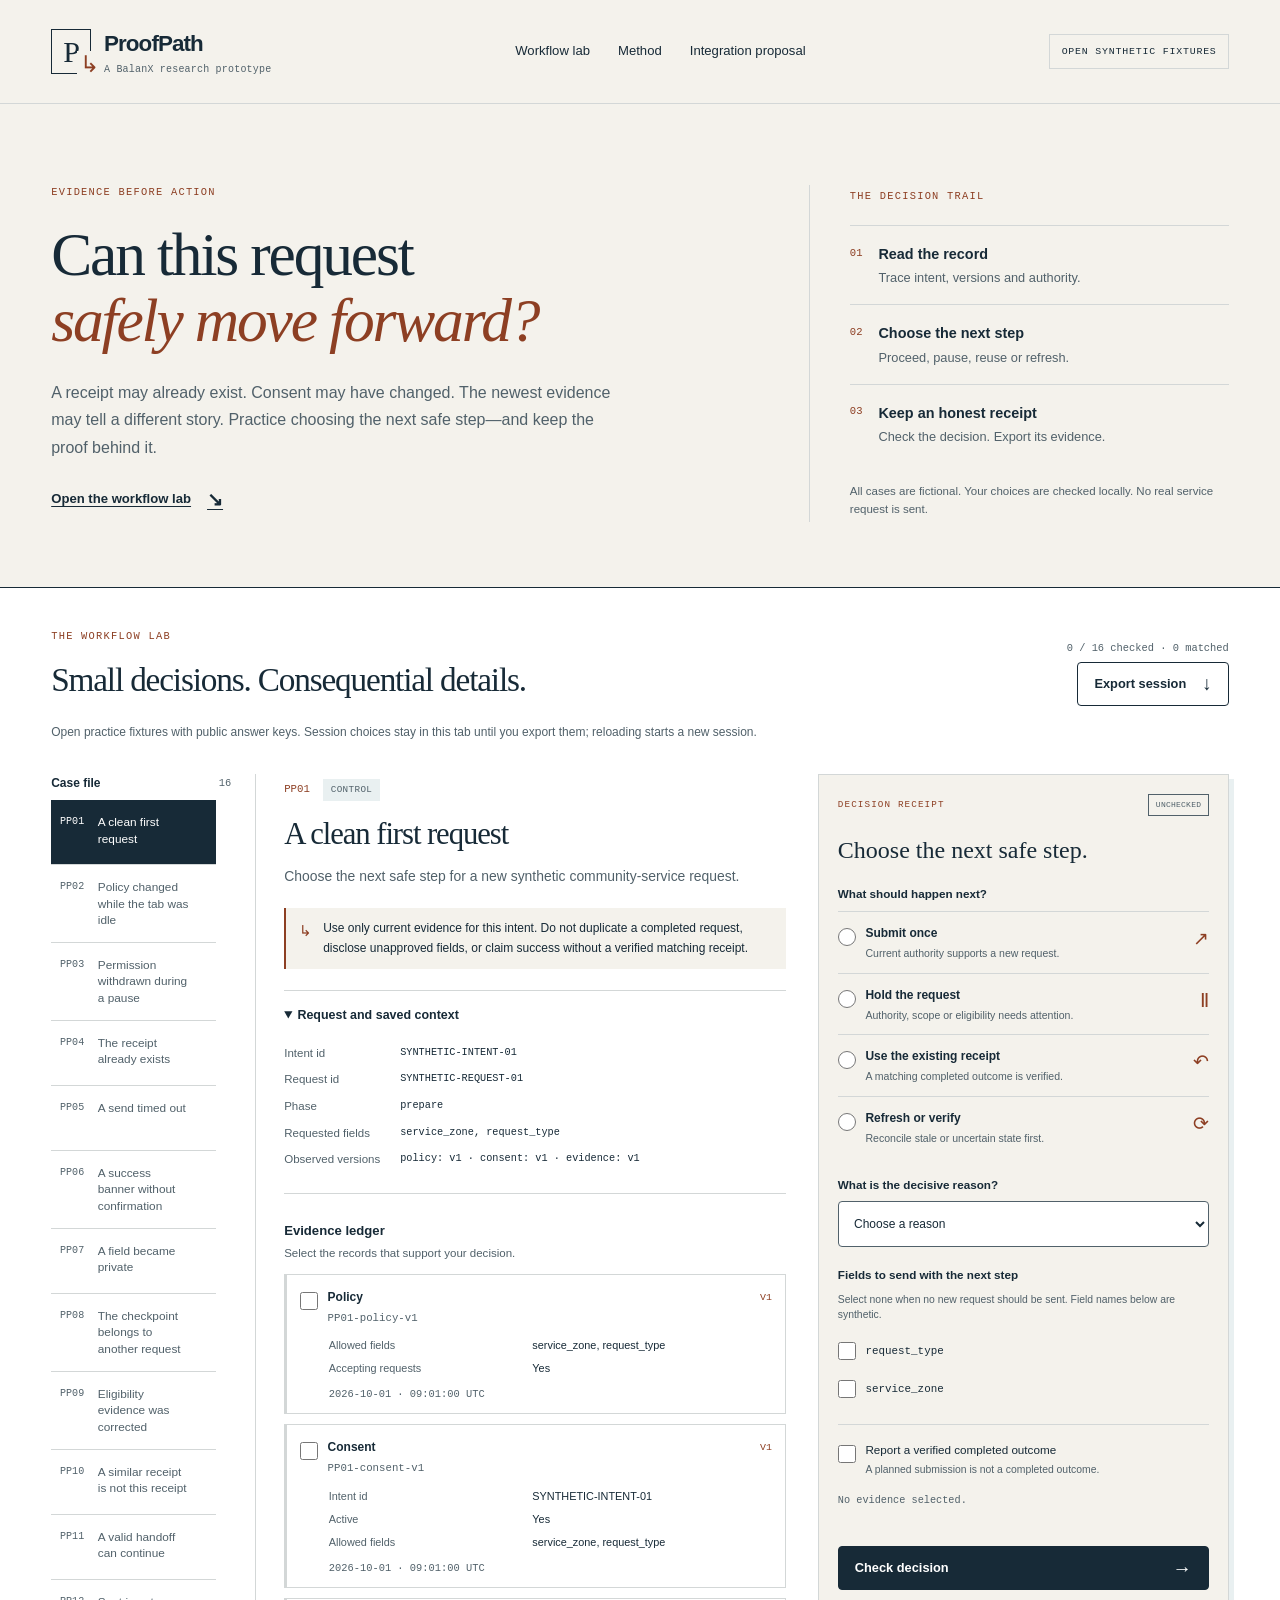
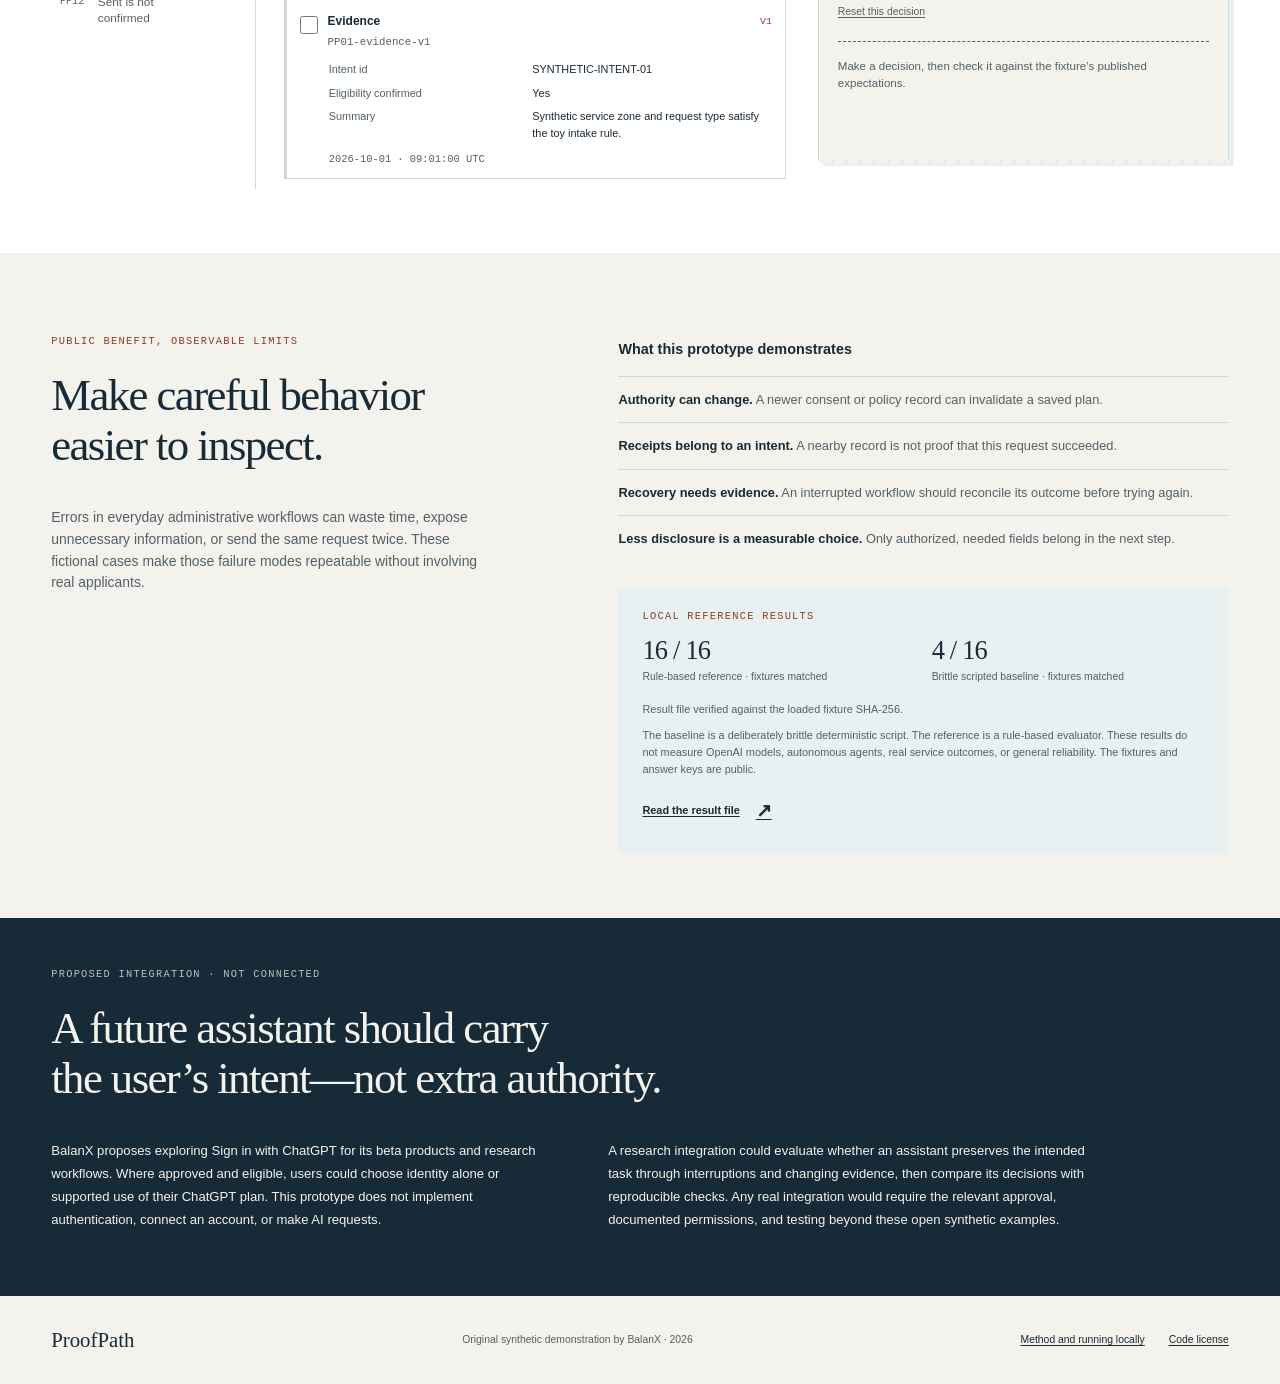
==== index.html @ c6b3db92 "Publish original synthetic ProofPath workflow research demo" ====
<!doctype html>
<html lang="en">
<head>
  <meta charset="utf-8">
  <meta name="viewport" content="width=device-width, initial-scale=1">
  <meta name="description" content="BalanX ProofPath is an open synthetic workflow lab for evidence, consent, duplicate prevention, and truthful outcomes.">
  <meta name="color-scheme" content="light">
  <title>ProofPath — Evidence before action</title>
  <link rel="stylesheet" href="style.css">
  <script src="app.js" defer></script>
</head>
<body>
  <a class="skip-link" href="#workspace">Skip to the workflow lab</a>
  <header class="site-header">
    <a class="brand" href="./" aria-label="ProofPath home"><span class="brand-mark" aria-hidden="true">P<span>↳</span></span><span>ProofPath<small>A BalanX research prototype</small></span></a>
    <nav aria-label="Page sections"><a href="#workspace">Workflow lab</a><a href="#method">Method</a><a href="#integration">Integration proposal</a></nav>
    <span class="edition">OPEN SYNTHETIC FIXTURES</span>
  </header>
  <main>
    <section class="intro" aria-labelledby="intro-title">
      <div class="intro-copy"><p class="eyebrow">Evidence before action</p><h1 id="intro-title">Can this request<br><em>safely move forward?</em></h1><p class="lede">A receipt may already exist. Consent may have changed. The newest evidence may tell a different story. Practice choosing the next safe step—and keep the proof behind it.</p><a class="text-link" href="#workspace">Open the workflow lab <span aria-hidden="true">↘</span></a></div>
      <div class="process" aria-label="Three steps in each exercise"><p class="eyebrow">The decision trail</p><ol><li><span class="step-index">01</span><div><strong>Read the record</strong><p>Trace intent, versions and authority.</p></div></li><li><span class="step-index">02</span><div><strong>Choose the next step</strong><p>Proceed, pause, reuse or refresh.</p></div></li><li><span class="step-index">03</span><div><strong>Keep an honest receipt</strong><p>Check the decision. Export its evidence.</p></div></li></ol><p class="process-note">All cases are fictional. Your choices are checked locally. No real service request is sent.</p></div>
    </section>

    <section id="workspace" class="workspace" aria-labelledby="workspace-title">
      <div class="workspace-heading"><div><p class="eyebrow">The workflow lab</p><h2 id="workspace-title">Small decisions. Consequential details.</h2></div><div class="session-summary"><span id="progress-label">Loading fixtures…</span><button id="export-session" class="button outline" type="button" disabled>Export session <span aria-hidden="true">↓</span></button></div></div>
      <p class="session-note">Open practice fixtures with public answer keys. Session choices stay in this tab until you export them; reloading starts a new session.</p>
      <div id="load-state" class="load-state" role="status"><span class="loading-dot" aria-hidden="true"></span><p id="load-message">Loading the synthetic case library…</p><button id="retry-load" class="button outline" type="button" onclick="window.ProofPathUI.retryLoad()" hidden>Try loading again</button></div>
      <div id="lab" class="lab" hidden>
        <aside class="case-index" aria-labelledby="case-index-title"><div class="index-heading"><h3 id="case-index-title">Case file</h3><span id="case-count" class="mono"></span></div><nav id="case-list" aria-label="Synthetic cases"></nav></aside>
        <div class="case-workspace">
          <div class="mobile-case"><label for="case-select">Choose a case</label><select id="case-select"></select></div>
          <article class="case-sheet" aria-labelledby="case-title">
            <header class="case-heading"><div class="case-meta"><span id="case-id" class="mono"></span><span id="case-category" class="tag"></span></div><h2 id="case-title" tabindex="-1"></h2><p id="case-goal" class="case-goal"></p></header>
            <div class="case-constraint"><span aria-hidden="true">↳</span><p id="case-constraint"></p></div>
            <details class="context-details" open><summary>Request and saved context</summary><dl id="case-facts" class="fact-grid"></dl></details>
            <div class="ledger-heading"><h3>Evidence ledger</h3><p>Select the records that support your decision.</p></div>
            <div id="records" class="records"></div>
          </article>
          <section class="decision-receipt" aria-labelledby="decision-title">
            <div class="receipt-heading"><p class="eyebrow">Decision receipt</p><span id="decision-stamp" class="stamp">UNCHECKED</span></div>
            <h3 id="decision-title">Choose the next safe step.</h3>
            <form id="decision-form" novalidate>
              <fieldset class="action-options"><legend>What should happen next?</legend>
                <label class="action-option"><input type="radio" name="action" value="submit"><span><strong>Submit once</strong><small>Current authority supports a new request.</small></span><span class="action-glyph" aria-hidden="true">↗</span></label>
                <label class="action-option"><input type="radio" name="action" value="hold"><span><strong>Hold the request</strong><small>Authority, scope or eligibility needs attention.</small></span><span class="action-glyph" aria-hidden="true">Ⅱ</span></label>
                <label class="action-option"><input type="radio" name="action" value="reuse_receipt"><span><strong>Use the existing receipt</strong><small>A matching completed outcome is verified.</small></span><span class="action-glyph" aria-hidden="true">↶</span></label>
                <label class="action-option"><input type="radio" name="action" value="refresh"><span><strong>Refresh or verify</strong><small>Reconcile stale or uncertain state first.</small></span><span class="action-glyph" aria-hidden="true">⟳</span></label>
              </fieldset>
              <div class="field"><label for="decision-reason">What is the decisive reason?</label><select id="decision-reason" name="reason" aria-describedby="decision-error"><option value="">Choose a reason</option></select></div>
              <fieldset class="disclosure-options"><legend>Fields to send with the next step</legend><p class="field-help">Select none when no new request should be sent. Field names below are synthetic.</p><div id="disclosure-fields"></div></fieldset>
              <label class="claim-option"><input id="claims-success" type="checkbox"><span>Report a verified completed outcome<small>A planned submission is not a completed outcome.</small></span></label>
              <p id="evidence-count" class="evidence-count">No evidence selected.</p><p id="decision-error" class="field-error" role="alert"></p>
              <button id="check-decision" class="button primary" type="submit">Check decision <span aria-hidden="true">→</span></button>
              <div class="receipt-actions"><button id="reset-decision" type="button" class="quiet-button" onclick="window.ProofPathUI.resetDecision()">Reset this decision</button><button id="undo-reset" type="button" class="quiet-button" onclick="window.ProofPathUI.undoReset()" hidden>Undo reset</button></div>
            </form>
            <div id="feedback" class="feedback" aria-live="polite" aria-atomic="true"><p>Make a decision, then check it against the fixture’s published expectations.</p></div>
          </section>
        </div>
      </div>
    </section>

    <section id="method" class="method" aria-labelledby="method-title"><div class="section-intro"><p class="eyebrow">Public benefit, observable limits</p><h2 id="method-title">Make careful behavior<br>easier to inspect.</h2><p>Errors in everyday administrative workflows can waste time, expose unnecessary information, or send the same request twice. These fictional cases make those failure modes repeatable without involving real applicants.</p></div><div class="method-details"><h3>What this prototype demonstrates</h3><ul class="principle-list"><li><strong>Authority can change.</strong> A newer consent or policy record can invalidate a saved plan.</li><li><strong>Receipts belong to an intent.</strong> A nearby record is not proof that this request succeeded.</li><li><strong>Recovery needs evidence.</strong> An interrupted workflow should reconcile its outcome before trying again.</li><li><strong>Less disclosure is a measurable choice.</strong> Only authorized, needed fields belong in the next step.</li></ul><div class="baseline"><p class="eyebrow">Local reference results</p><div id="baseline-results"><p>The scripted results will appear when their dataset matches this library.</p></div><p class="baseline-note">The baseline is a deliberately brittle deterministic script. The reference is a rule-based evaluator. These results do not measure OpenAI models, autonomous agents, real service outcomes, or general reliability. The fixtures and answer keys are public.</p><a href="results.json" class="text-link">Read the result file <span aria-hidden="true">↗</span></a></div></div></section>

    <section id="integration" class="integration" aria-labelledby="integration-title"><p class="eyebrow">Proposed integration · not connected</p><h2 id="integration-title">A future assistant should carry<br>the user’s intent—not extra authority.</h2><div class="integration-columns"><p>BalanX proposes exploring Sign in with ChatGPT for its beta products and research workflows. Where approved and eligible, users could choose identity alone or supported use of their ChatGPT plan. This prototype does not implement authentication, connect an account, or make AI requests.</p><p>A research integration could evaluate whether an assistant preserves the intended task through interruptions and changing evidence, then compare its decisions with reproducible checks. Any real integration would require the relevant approval, documented permissions, and testing beyond these open synthetic examples.</p></div></section>
  </main>
  <footer class="site-footer"><a class="brand-name" href="./">ProofPath</a><p>Original synthetic demonstration by BalanX · 2026</p><div><a href="README.md">Method and running locally</a><a href="LICENSE">Code license</a></div></footer>
  <div id="announcement" class="sr-only" role="status" aria-live="polite" aria-atomic="true"></div>
  <noscript><p class="noscript-note">JavaScript is needed to explore the cases. You can still read the <a href="README.md">method</a>, <a href="scenarios.json">synthetic fixtures</a>, and <a href="results.json">scripted results</a>.</p></noscript>
</body>
</html>
---- style.css ----
:root {
  --paper: #F4F2EC; --surface: #FFFFFF; --ink: #172A37; --muted: #51616A;
  --copper: #8D3F23; --line: #D3D7D7; --wash: #E9F0F1; --success: #21634D; --danger: #A03B37;
  --font-display: Georgia, 'Times New Roman', serif;
  --font-body: -apple-system, BlinkMacSystemFont, 'Segoe UI', sans-serif;
  --font-utility: 'SFMono-Regular', Consolas, 'Liberation Mono', monospace;
  --radius-control: .25rem; --space-small: .5rem; --space-medium: 1rem; --space-large: 1.5rem;
  --scrollbar-thumb: #87969C; --scrollbar-hover: #51616A; --scrollbar-active: #172A37; --scrollbar-track: #E9F0F1;
  color-scheme: light; scrollbar-color: var(--scrollbar-thumb) var(--scrollbar-track); scrollbar-width: auto;
}
* { box-sizing: border-box; scrollbar-color: var(--scrollbar-thumb) var(--scrollbar-track); }
*::-webkit-scrollbar { width: 10px; height: 10px; }
*::-webkit-scrollbar-track { background: var(--scrollbar-track); }
*::-webkit-scrollbar-thumb { background: var(--scrollbar-thumb); border: 2px solid var(--scrollbar-track); border-radius: 5px; }
*::-webkit-scrollbar-thumb:hover { background: var(--scrollbar-hover); }
*::-webkit-scrollbar-thumb:active { background: var(--scrollbar-active); }
html { scroll-behavior: smooth; scroll-padding-top: 1.5rem; }
body { margin: 0; background: var(--paper); color: var(--ink); font: 15px/1.55 var(--font-body); -webkit-font-smoothing: antialiased; }
[hidden] { display: none !important; }
a { color: inherit; text-underline-offset: .22em; }
a:hover { color: var(--copper); }
button, input, select { font: inherit; }
button, select, summary, label:has(input) { cursor: pointer; }
button:disabled { cursor: not-allowed; opacity: .45; }
button:active:not(:disabled) { transform: translateY(1px); }
button, a, input, select, summary { -webkit-tap-highlight-color: transparent; }
:focus-visible { outline: 3px solid var(--copper); outline-offset: 4px; }
input { accent-color: var(--copper); }
input[type=checkbox], input[type=radio] { width: 18px; height: 18px; flex: 0 0 18px; margin: 4px 0 0; }
select { width: 100%; min-height: 46px; border: 1px solid var(--muted); border-radius: var(--radius-control); background: var(--surface); color: var(--ink); padding: .65rem 2rem .65rem .7rem; }
select:hover { border-color: var(--copper); }
h1, h2, h3, p { margin-top: 0; }
h1, h2 { font-family: var(--font-display); font-weight: 400; letter-spacing: -.035em; }
h3 { font-size: 1rem; }
em { font-weight: 400; }
.sr-only { position: absolute; width: 1px; height: 1px; margin: -1px; overflow: hidden; clip: rect(0,0,0,0); white-space: nowrap; }
.skip-link { position: absolute; z-index: 5; top: -100px; left: 1rem; padding: .8rem 1rem; background: var(--ink); color: var(--surface); }
.skip-link:focus { top: 1rem; }
.site-header, .intro, .workspace, .method, .integration, .site-footer { max-width: 1600px; margin: 0 auto; padding-left: clamp(1.25rem, 4vw, 4.5rem); padding-right: clamp(1.25rem, 4vw, 4.5rem); }
.site-header { min-height: 104px; display: flex; gap: 2rem; align-items: center; justify-content: space-between; border-bottom: 1px solid var(--line); }
.brand { display: flex; align-items: center; gap: .8rem; font-size: 1.4rem; font-weight: 650; letter-spacing: -.04em; text-decoration: none; }
.brand small { display: block; margin-top: .1rem; font: 10px/1.3 var(--font-utility); letter-spacing: .02em; color: var(--muted); }
.brand-mark { width: 40px; height: 45px; border: 1px solid var(--ink); display: grid; place-items: center; position: relative; font: 30px/1 var(--font-display); }
.brand-mark span { position: absolute; right: -8px; bottom: -5px; background: var(--paper); color: var(--copper); font: 23px var(--font-body); padding-left: 3px; }
.site-header nav { display: flex; gap: 1.75rem; font-size: .82rem; }
.site-header nav a { text-decoration: none; padding: .6rem 0; border-bottom: 1px solid transparent; }
.site-header nav a:hover { border-bottom-color: var(--copper); }
.edition, .eyebrow, .mono, .stamp, .tag { font-family: var(--font-utility); }
.edition { font-size: .62rem; letter-spacing: .08em; border: 1px solid var(--line); padding: .55rem .7rem; white-space: nowrap; }
.intro { display: grid; grid-template-columns: 1.4fr 1fr; gap: 6vw; padding-top: 5rem; padding-bottom: 4rem; }
.eyebrow { font-size: .65rem; letter-spacing: .12em; text-transform: uppercase; color: var(--copper); margin-bottom: 1.3rem; }
h1 { font-size: clamp(2.6rem, 4.8vw, 4.7rem); line-height: 1.08; margin-bottom: 1.6rem; }
h1 em { color: var(--copper); }
.lede { max-width: 560px; font-size: 1rem; line-height: 1.7; color: var(--muted); }
.text-link { display: inline-flex; gap: 1rem; align-items: center; font-size: .82rem; font-weight: 600; text-decoration-thickness: 1px; padding: .5rem 0; }
.text-link span { font-size: 1.2rem; }
.process { max-width: 420px; justify-self: end; align-self: center; width: 100%; border-left: 1px solid var(--line); padding: .2rem 0 .2rem 2.5rem; }
.process ol { list-style: none; padding: 0; margin: 0; }
.process li { display: flex; gap: 1rem; padding: 1rem 0; border-top: 1px solid var(--line); }
.step-index { font: .66rem var(--font-utility); color: var(--copper); padding-top: .3rem; }
.process strong { font-size: .9rem; }
.process li p { font-size: .8rem; color: var(--muted); margin: .2rem 0 0; }
.process-note { font-size: .72rem; color: var(--muted); margin: 1.25rem 0 0; }
.workspace { padding-top: 2.5rem; padding-bottom: 4rem; border-top: 1px solid var(--ink); background: var(--surface); }
.workspace-heading { display: flex; align-items: flex-end; justify-content: space-between; gap: 2rem; }
.workspace-heading .eyebrow { margin-bottom: .65rem; }
.workspace-heading h2 { margin-bottom: 0; font-size: clamp(1.7rem, 2.6vw, 2.5rem); }
.session-summary { display: flex; flex-direction: column; align-items: flex-end; gap: .5rem; }
#progress-label { font: .65rem var(--font-utility); color: var(--muted); }
.session-note { margin: 1.1rem 0 2rem; max-width: 850px; font-size: .75rem; color: var(--muted); }
.button { min-height: 44px; padding: .65rem 1rem; border-radius: var(--radius-control); display: inline-flex; align-items: center; justify-content: space-between; gap: 1rem; font-size: .8rem; font-weight: 600; border: 1px solid var(--ink); }
.button.primary { background: var(--ink); color: var(--surface); }
.button.primary:hover { background: var(--copper); border-color: var(--copper); }
.button.outline { background: transparent; color: var(--ink); }
.button.outline:hover:not(:disabled) { background: var(--wash); }
.button span { font-size: 1.2rem; line-height: 1; }
.load-state { min-height: 520px; display: flex; flex-direction: column; align-items: center; justify-content: center; color: var(--muted); text-align: center; }
.loading-dot { width: 12px; height: 12px; border: 2px solid var(--copper); border-radius: 50%; margin-bottom: 1rem; }
.lab { display: grid; grid-template-columns: 205px minmax(0,1fr); gap: 1.75rem; }
.case-index { border-right: 1px solid var(--line); padding-right: 1.5rem; min-width: 0; }
.index-heading { display: flex; justify-content: space-between; align-items: center; margin: 0 0 .5rem; }
.index-heading h3 { font-size: .75rem; margin: 0; }
.index-heading .mono { font-size: .65rem; color: var(--muted); }
#case-list { max-height: 840px; overflow-y: auto; scrollbar-gutter: stable; }
.case-button { width: 100%; text-align: left; border: 0; border-bottom: 1px solid var(--line); padding: .85rem .55rem; color: var(--muted); background: transparent; min-height: 65px; display: grid; grid-template-columns: 33px 1fr 12px; gap: .3rem; align-items: start; }
.case-button:hover { background: var(--paper); color: var(--ink); }
.case-button[aria-current=true] { background: var(--ink); color: var(--surface); }
.case-button .case-number { font: .63rem var(--font-utility); padding-top: .15rem; }
.case-button .case-name { font-size: .74rem; line-height: 1.4; }
.case-button .case-marker { font-size: .8rem; }
.case-workspace { display: grid; grid-template-columns: minmax(0,1fr) minmax(290px,.82fr); gap: 2rem; align-items: start; min-width: 0; }
.mobile-case { display: none; }
.case-sheet { min-width: 0; }
.case-heading { padding-top: .3rem; }
.case-meta { display: flex; gap: .8rem; align-items: center; margin-bottom: 1rem; }
.case-meta .mono { font-size: .67rem; color: var(--copper); }
.tag { font-size: .58rem; background: var(--wash); color: var(--muted); padding: .25rem .5rem; text-transform: uppercase; letter-spacing: .04em; }
.case-heading h2 { font-size: clamp(1.7rem, 2.4vw, 2.3rem); line-height: 1.15; margin-bottom: .85rem; }
.case-goal { font-size: .87rem; color: var(--muted); }
.case-constraint { display: flex; gap: .7rem; border-left: 2px solid var(--copper); padding: .7rem .8rem; margin: 1.3rem 0; background: var(--paper); }
.case-constraint span { color: var(--copper); }
.case-constraint p { font-size: .75rem; line-height: 1.6; margin: 0; }
.context-details { border-top: 1px solid var(--line); border-bottom: 1px solid var(--line); padding: .7rem 0; }
summary { font-size: .78rem; font-weight: 600; min-height: 30px; padding: .25rem 0; }
summary:hover { color: var(--copper); }
.fact-grid { display: grid; grid-template-columns: 100px minmax(0,1fr); gap: .55rem 1rem; font-size: .72rem; margin: .8rem 0; }
.fact-grid dt { color: var(--muted); }
.fact-grid dd { margin: 0; overflow-wrap: anywhere; font-family: var(--font-utility); font-size: .64rem; }
.ledger-heading { margin: 1.7rem 0 .7rem; }
.ledger-heading h3 { font-size: .82rem; margin: 0 0 .2rem; }
.ledger-heading p { margin: 0; color: var(--muted); font-size: .72rem; }
.record { border: 1px solid var(--line); border-left: 3px solid var(--line); margin-bottom: .65rem; background: var(--surface); }
.record:has(.record-cite:checked) { border-left-color: var(--copper); background: var(--paper); }
.record-heading { display: flex; gap: .7rem; padding: .8rem .8rem .65rem; align-items: start; }
.record-label { display: flex; gap: .6rem; width: 100%; align-items: start; }
.record-label > span { min-width: 0; flex: 1; }
.record-kind { display: flex; gap: .5rem; align-items: center; justify-content: space-between; font-size: .75rem; text-transform: capitalize; }
.record-id { display: block; font: .67rem/1.6 var(--font-utility); margin-top: .2rem; color: var(--muted); overflow-wrap: anywhere; }
.record-version { font: .62rem var(--font-utility); color: var(--copper); }
.record-data { padding: 0 .8rem .8rem 2.6rem; }
.record-data dl { display: grid; grid-template-columns: minmax(90px,.8fr) minmax(0,1fr); gap: .4rem .75rem; font-size: .68rem; margin: 0; }
.record-data dt { color: var(--muted); }
.record-data dd { margin: 0; overflow-wrap: anywhere; }
.record-data .record-time { display: block; font: .65rem var(--font-utility); color: var(--muted); margin-top: .7rem; }
.decision-receipt { background: var(--paper); border: 1px solid var(--line); padding: 1.2rem; box-shadow: 5px 5px 0 var(--wash); position: relative; min-width: 0; }
.decision-receipt::after { content: ''; display: block; height: 7px; position: absolute; left: -1px; right: -1px; bottom: -7px; background: linear-gradient(135deg,var(--paper) 25%,transparent 25%) -7px 0,linear-gradient(225deg,var(--paper) 25%,transparent 25%) -7px 0; background-size: 14px 14px; }
.receipt-heading { display: flex; justify-content: space-between; gap: .6rem; align-items: center; margin-bottom: 1.2rem; }
.receipt-heading .eyebrow { margin: 0; font-size: .58rem; }
.stamp { font-size: .5rem; letter-spacing: .03em; padding: .25rem .4rem; border: 1px solid var(--muted); color: var(--muted); white-space: nowrap; }
.stamp.matched { border-color: var(--success); color: var(--success); }
.stamp.mismatch { border-color: var(--danger); color: var(--danger); }
.decision-receipt h3 { font-family: var(--font-display); font-size: 1.5rem; line-height: 1.2; font-weight: 400; margin-bottom: 1.3rem; }
fieldset { border: 0; padding: 0; margin: 0 0 1rem; min-width: 0; }
legend { font-size: .73rem; font-weight: 600; padding: 0; margin-bottom: .5rem; }
.action-option { display: flex; gap: .6rem; padding: .75rem 0; border-top: 1px solid var(--line); align-items: start; }
.action-option:hover { color: var(--copper); }
.action-option > span:nth-child(2) { flex: 1; }
.action-option strong { font-size: .75rem; font-weight: 600; display: block; }
.action-option small { font-size: .66rem; line-height: 1.4; color: var(--muted); display: block; margin-top: .2rem; }
.action-glyph { font-size: 1.2rem; color: var(--copper); }
.field { margin: 1.15rem 0; }
.field > label { display: block; font-size: .73rem; font-weight: 600; margin-bottom: .45rem; }
.field select { font-size: .75rem; }
.field-help { font-size: .65rem; line-height: 1.5; color: var(--muted); margin-bottom: .55rem; }
.field-choice { display: flex; gap: .6rem; align-items: center; min-height: 38px; font: .68rem var(--font-utility); overflow-wrap: anywhere; }
.field-choice input { margin-top: 0; }
.claim-option { display: flex; gap: .6rem; margin: 1rem 0; padding-top: 1rem; border-top: 1px solid var(--line); font-size: .73rem; }
.claim-option small { display: block; font-size: .65rem; color: var(--muted); margin-top: .2rem; }
.evidence-count { font: .64rem var(--font-utility); color: var(--muted); margin: .8rem 0 0; }
.field-error { min-height: 1.5rem; font-size: .68rem; line-height: 1.4; color: var(--danger); margin: .4rem 0 .6rem; }
#check-decision { width: 100%; }
.receipt-actions { display: flex; justify-content: space-between; min-height: 44px; align-items: center; gap: .5rem; }
.quiet-button { background: transparent; border: 0; min-height: 44px; color: var(--muted); font-size: .65rem; text-decoration: underline; text-underline-offset: .2em; padding: .3rem 0; }
.quiet-button:hover { color: var(--copper); }
.feedback { border-top: 1px dashed var(--muted); margin-top: .4rem; padding-top: 1rem; min-height: 100px; font-size: .72rem; color: var(--muted); }
.feedback > p { margin-bottom: .4rem; }
.feedback-title { font-size: .85rem; font-weight: 650; color: var(--ink); }
.feedback.matched .feedback-title { color: var(--success); }
.feedback.mismatch .feedback-title { color: var(--danger); }
.check-list { list-style: none; padding: 0; margin: .8rem 0; }
.check-list li { display: flex; gap: .5rem; margin: .4rem 0; }
.check-list .pass { color: var(--success); }
.check-list .fail { color: var(--danger); }
.expected-answer { margin-top: 1rem; border-top: 1px solid var(--line); padding-top: .6rem; }
.expected-answer p { font-size: .65rem; overflow-wrap: anywhere; margin-bottom: .4rem; }
.method { padding-top: 5rem; padding-bottom: 4rem; display: grid; grid-template-columns: .9fr 1.15fr; gap: 7vw; }
.section-intro h2, .integration h2 { font-size: clamp(2rem, 3.5vw, 3.25rem); line-height: 1.12; }
.section-intro > p:last-child { max-width: 440px; color: var(--muted); font-size: .87rem; }
.method-details h3 { font-size: .9rem; margin: .3rem 0 1rem; }
.principle-list { padding: 0; margin: 0; list-style: none; }
.principle-list li { border-top: 1px solid var(--line); padding: .8rem 0; font-size: .8rem; color: var(--muted); }
.principle-list strong { color: var(--ink); }
.baseline { background: var(--wash); padding: 1.3rem 1.5rem; margin-top: 1.6rem; }
.baseline .eyebrow { margin-bottom: .7rem; }
.baseline-numbers { display: grid; grid-template-columns: 1fr 1fr; gap: 1rem; }
.baseline-number { margin-bottom: .8rem; }
.baseline-number strong { display: block; font: 1.65rem var(--font-display); letter-spacing: -.03em; }
.baseline-number span { display: block; font-size: .65rem; color: var(--muted); margin-top: .15rem; }
.baseline-note, #baseline-results p { font-size: .68rem; color: var(--muted); margin: .2rem 0 .6rem; }
.baseline .text-link { font-size: .68rem; }
.integration { padding-top: 3rem; padding-bottom: 4rem; background: var(--ink); color: var(--paper); }
.integration .eyebrow { color: var(--paper); opacity: .75; }
.integration-columns { display: grid; grid-template-columns: 1fr 1fr; gap: 4rem; font-size: .82rem; line-height: 1.75; max-width: 1050px; }
.integration-columns p { margin-bottom: 0; }
.site-footer { display: flex; align-items: center; justify-content: space-between; gap: 2rem; padding-top: 2rem; padding-bottom: 2rem; }
.brand-name { font: 1.3rem var(--font-display); text-decoration: none; }
.site-footer p { margin: 0; font-size: .65rem; color: var(--muted); }
.site-footer > div { display: flex; gap: 1.5rem; font-size: .65rem; }
.noscript-note { padding: 2rem; background: var(--surface); }
@media (min-width: 1450px) { .decision-receipt { padding: 1.5rem; } }
@media (max-width: 1120px) {
  .edition { display: none; }
  .intro { gap: 3rem; }
  .case-workspace { grid-template-columns: minmax(0,1fr); }
  .decision-receipt { max-width: none; }
  .lab { grid-template-columns: 190px minmax(0,1fr); }
  .action-options { display: grid; grid-template-columns: 1fr 1fr; gap: 0 1rem; }
  .action-options legend { grid-column: 1/-1; }
  .receipt-heading { margin-bottom: .8rem; }
  .decision-receipt h3 { font-size: 1.75rem; }
}
@media (max-width: 760px) {
  .site-header { min-height: 90px; }
  .site-header nav { gap: 1rem; font-size: .73rem; }
  .site-header nav a:last-child { display: none; }
  .brand { font-size: 1.2rem; }
  .brand small { font-size: .52rem; }
  .brand-mark { width: 32px; height: 37px; font-size: 25px; }
  .intro { grid-template-columns: 1fr; gap: 2.5rem; padding-top: 3rem; padding-bottom: 3rem; }
  .process { justify-self: stretch; max-width: none; padding: 0; border-left: 0; }
  .process .eyebrow { margin-bottom: .75rem; }
  .process li { padding: .75rem 0; }
  .workspace-heading { flex-direction: column; align-items: flex-start; gap: 1.2rem; }
  .session-summary { flex-direction: row; align-items: center; justify-content: space-between; width: 100%; }
  .session-note { margin-bottom: 1.5rem; }
  .lab { grid-template-columns: minmax(0,1fr); }
  .case-index { display: none; }
  .mobile-case { display: block; }
  .mobile-case label { display: block; font-size: .75rem; font-weight: 600; margin-bottom: .5rem; }
  .case-workspace { gap: 1.5rem; }
  .case-heading h2 { font-size: 2rem; }
  .method { grid-template-columns: 1fr; gap: 1.7rem; padding-top: 3rem; }
  .section-intro > p:last-child { max-width: none; }
  .integration-columns { grid-template-columns: 1fr; gap: 1.2rem; }
  .integration h2 br { display: none; }
  .site-footer { align-items: flex-start; flex-direction: column; gap: .9rem; }
  .site-footer > div { flex-wrap: wrap; }
}
@media (max-width: 420px) {
  .site-header nav { gap: .7rem; }
  .site-header nav a:nth-child(2) { display: none; }
  .action-options { grid-template-columns: 1fr; }
  .fact-grid { grid-template-columns: 85px minmax(0,1fr); gap: .5rem; }
  .record-data dl { grid-template-columns: 1fr; gap: .15rem; }
  .record-data dd { margin-bottom: .35rem; }
  .session-summary { gap: .75rem; }
  #progress-label { max-width: 130px; }
}
@media (prefers-reduced-motion: reduce) { html { scroll-behavior: auto; } *, *::before, *::after { transition: none !important; animation: none !important; } }
@media (forced-colors: active) {
  :root, * { scrollbar-color: auto; }
  *::-webkit-scrollbar-thumb { background: ButtonText; }
  *::-webkit-scrollbar-track { background: Canvas; }
  .case-button[aria-current=true], .action-option:has(input:checked) { outline: 2px solid Highlight; }
  .decision-receipt { box-shadow: none; }
  .record:has(.record-cite:checked) { border-left: 4px solid Highlight; }
}
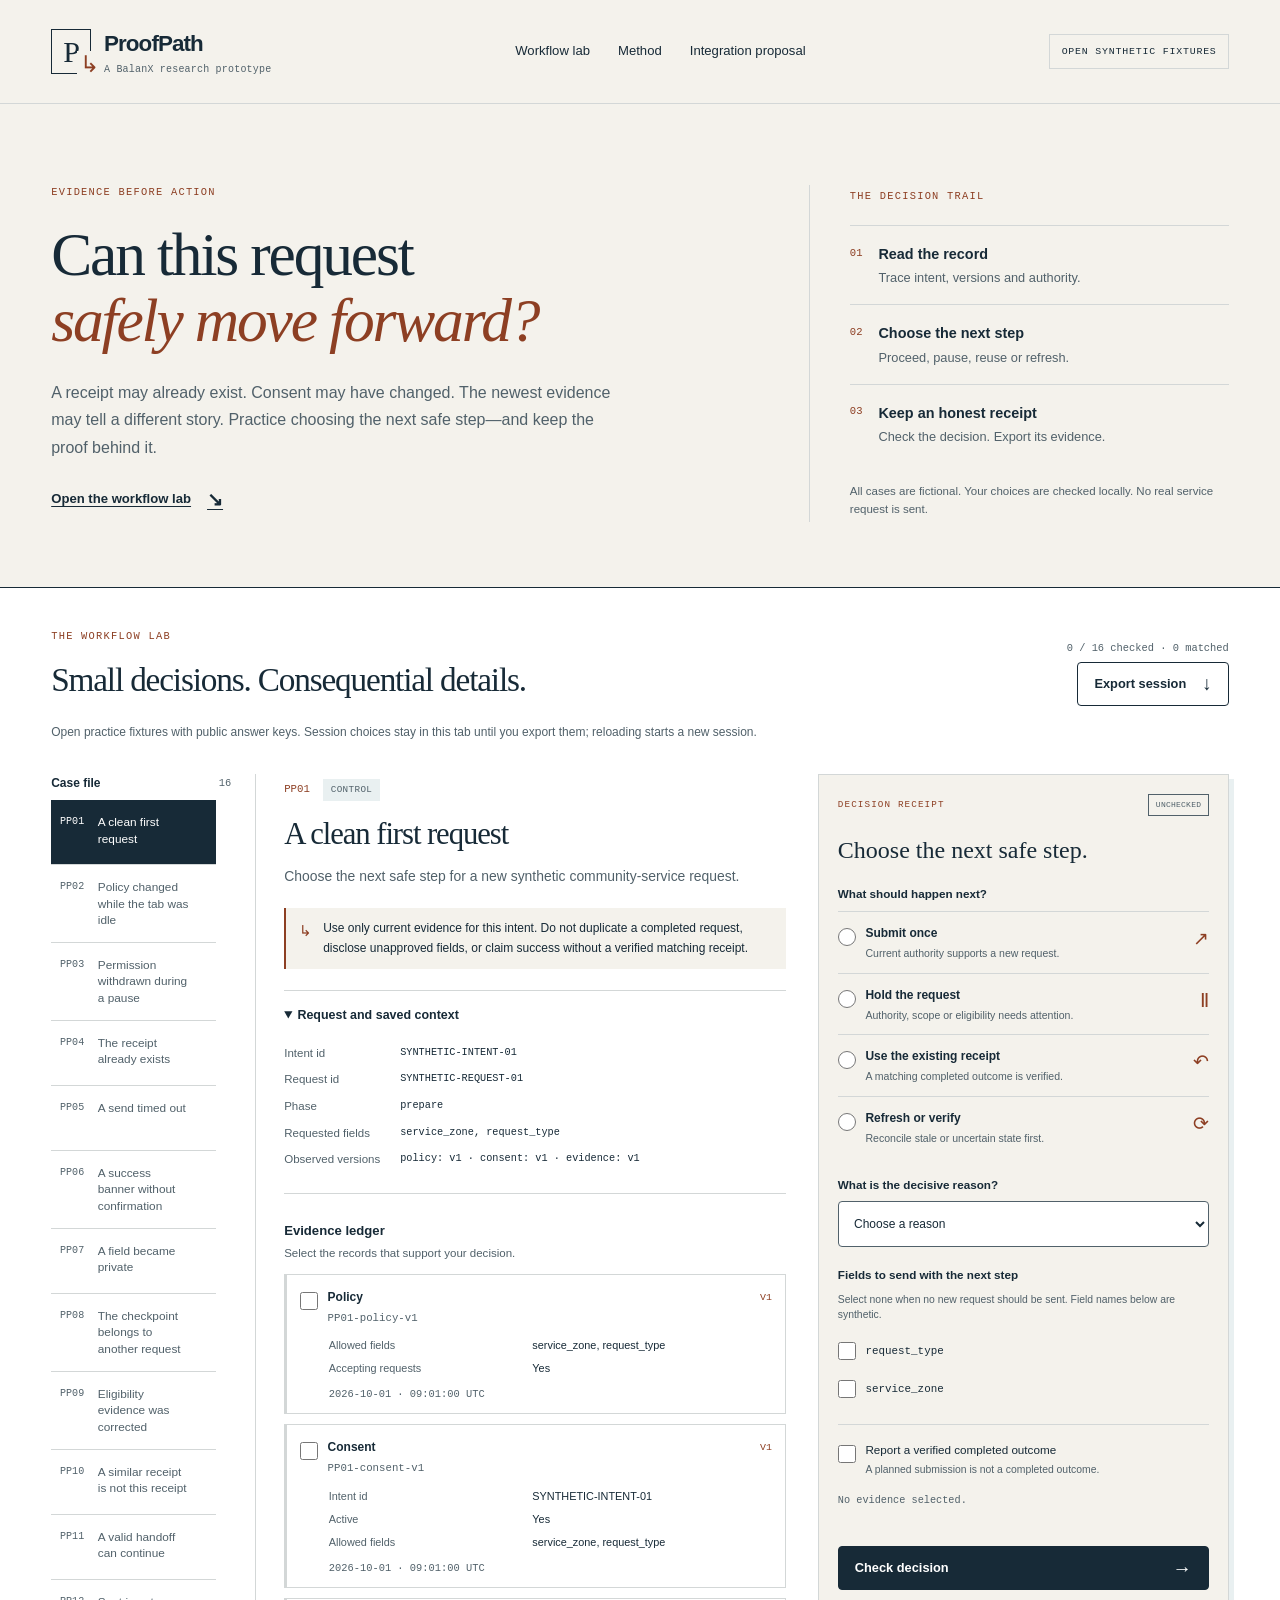
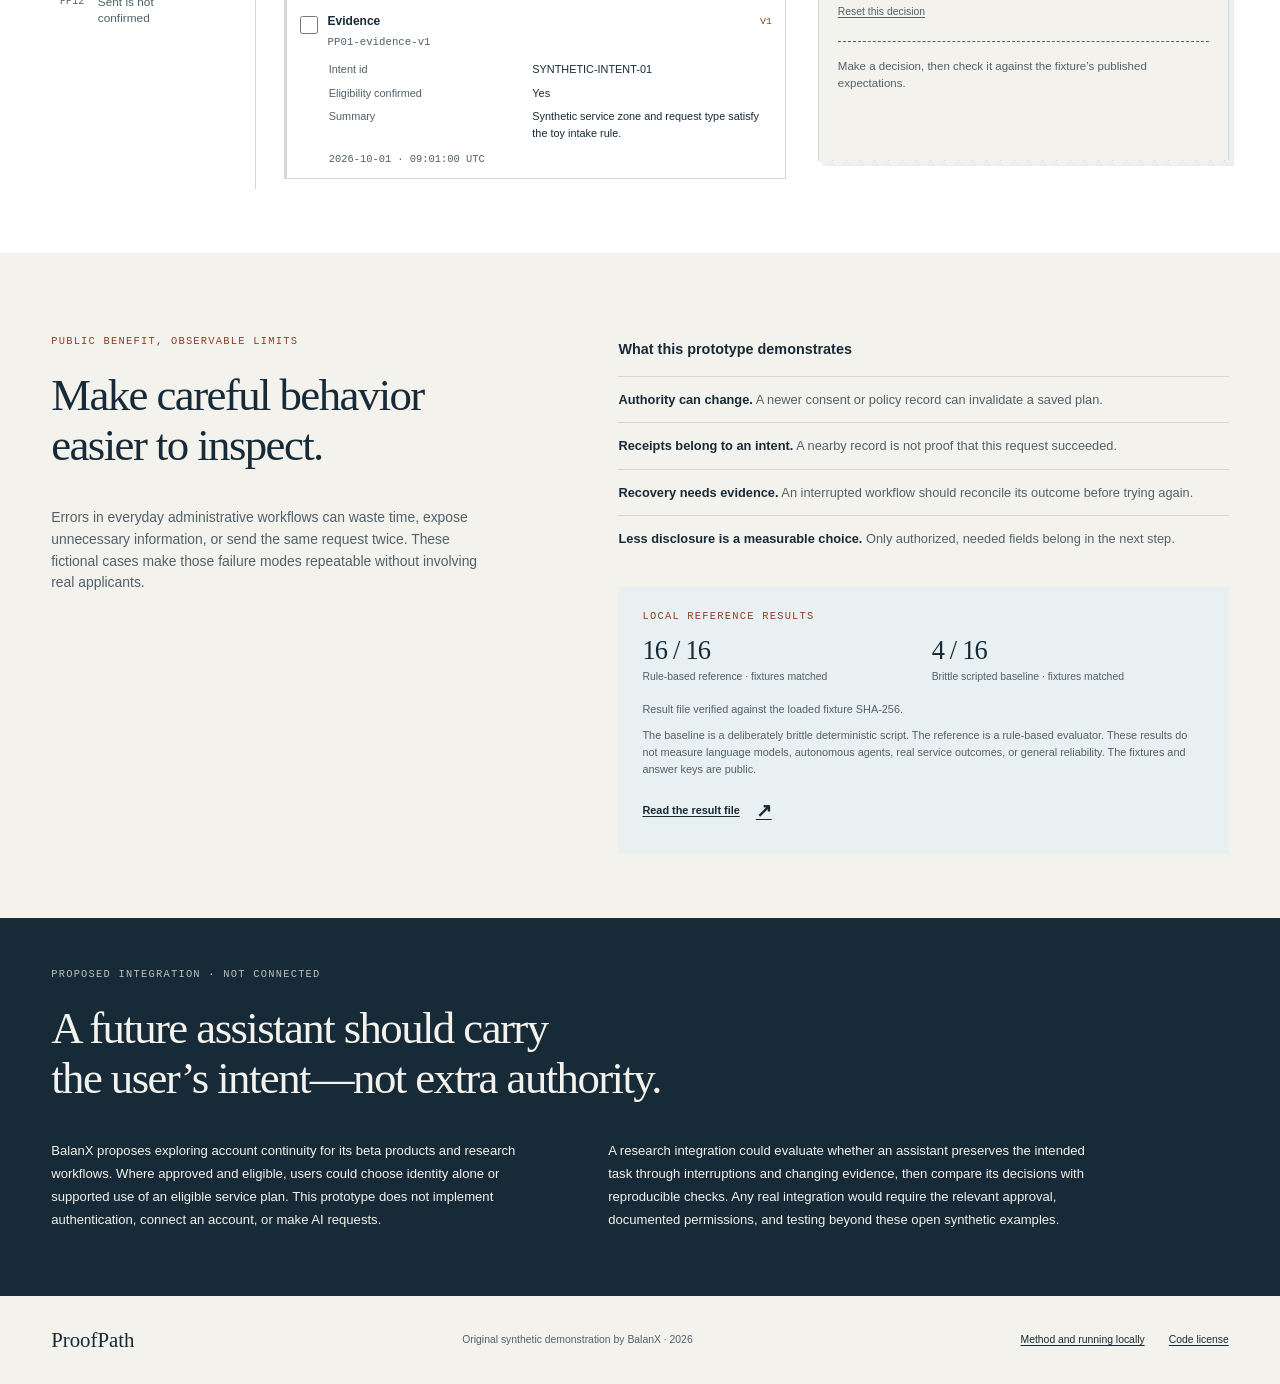
==== commit b4233f29: "Center public materials on BalanX and add reviewer evidence guide" ====
--- a/index.html
+++ b/index.html
@@ -60,9 +60,9 @@
       </div>
     </section>
 
-    <section id="method" class="method" aria-labelledby="method-title"><div class="section-intro"><p class="eyebrow">Public benefit, observable limits</p><h2 id="method-title">Make careful behavior<br>easier to inspect.</h2><p>Errors in everyday administrative workflows can waste time, expose unnecessary information, or send the same request twice. These fictional cases make those failure modes repeatable without involving real applicants.</p></div><div class="method-details"><h3>What this prototype demonstrates</h3><ul class="principle-list"><li><strong>Authority can change.</strong> A newer consent or policy record can invalidate a saved plan.</li><li><strong>Receipts belong to an intent.</strong> A nearby record is not proof that this request succeeded.</li><li><strong>Recovery needs evidence.</strong> An interrupted workflow should reconcile its outcome before trying again.</li><li><strong>Less disclosure is a measurable choice.</strong> Only authorized, needed fields belong in the next step.</li></ul><div class="baseline"><p class="eyebrow">Local reference results</p><div id="baseline-results"><p>The scripted results will appear when their dataset matches this library.</p></div><p class="baseline-note">The baseline is a deliberately brittle deterministic script. The reference is a rule-based evaluator. These results do not measure OpenAI models, autonomous agents, real service outcomes, or general reliability. The fixtures and answer keys are public.</p><a href="results.json" class="text-link">Read the result file <span aria-hidden="true">↗</span></a></div></div></section>
+    <section id="method" class="method" aria-labelledby="method-title"><div class="section-intro"><p class="eyebrow">Public benefit, observable limits</p><h2 id="method-title">Make careful behavior<br>easier to inspect.</h2><p>Errors in everyday administrative workflows can waste time, expose unnecessary information, or send the same request twice. These fictional cases make those failure modes repeatable without involving real applicants.</p></div><div class="method-details"><h3>What this prototype demonstrates</h3><ul class="principle-list"><li><strong>Authority can change.</strong> A newer consent or policy record can invalidate a saved plan.</li><li><strong>Receipts belong to an intent.</strong> A nearby record is not proof that this request succeeded.</li><li><strong>Recovery needs evidence.</strong> An interrupted workflow should reconcile its outcome before trying again.</li><li><strong>Less disclosure is a measurable choice.</strong> Only authorized, needed fields belong in the next step.</li></ul><div class="baseline"><p class="eyebrow">Local reference results</p><div id="baseline-results"><p>The scripted results will appear when their dataset matches this library.</p></div><p class="baseline-note">The baseline is a deliberately brittle deterministic script. The reference is a rule-based evaluator. These results do not measure language models, autonomous agents, real service outcomes, or general reliability. The fixtures and answer keys are public.</p><a href="results.json" class="text-link">Read the result file <span aria-hidden="true">↗</span></a></div></div></section>
 
-    <section id="integration" class="integration" aria-labelledby="integration-title"><p class="eyebrow">Proposed integration · not connected</p><h2 id="integration-title">A future assistant should carry<br>the user’s intent—not extra authority.</h2><div class="integration-columns"><p>BalanX proposes exploring Sign in with ChatGPT for its beta products and research workflows. Where approved and eligible, users could choose identity alone or supported use of their ChatGPT plan. This prototype does not implement authentication, connect an account, or make AI requests.</p><p>A research integration could evaluate whether an assistant preserves the intended task through interruptions and changing evidence, then compare its decisions with reproducible checks. Any real integration would require the relevant approval, documented permissions, and testing beyond these open synthetic examples.</p></div></section>
+    <section id="integration" class="integration" aria-labelledby="integration-title"><p class="eyebrow">Proposed integration · not connected</p><h2 id="integration-title">A future assistant should carry<br>the user’s intent—not extra authority.</h2><div class="integration-columns"><p>BalanX proposes exploring account continuity for its beta products and research workflows. Where approved and eligible, users could choose identity alone or supported use of an eligible service plan. This prototype does not implement authentication, connect an account, or make AI requests.</p><p>A research integration could evaluate whether an assistant preserves the intended task through interruptions and changing evidence, then compare its decisions with reproducible checks. Any real integration would require the relevant approval, documented permissions, and testing beyond these open synthetic examples.</p></div></section>
   </main>
   <footer class="site-footer"><a class="brand-name" href="./">ProofPath</a><p>Original synthetic demonstration by BalanX · 2026</p><div><a href="README.md">Method and running locally</a><a href="LICENSE">Code license</a></div></footer>
   <div id="announcement" class="sr-only" role="status" aria-live="polite" aria-atomic="true"></div>
